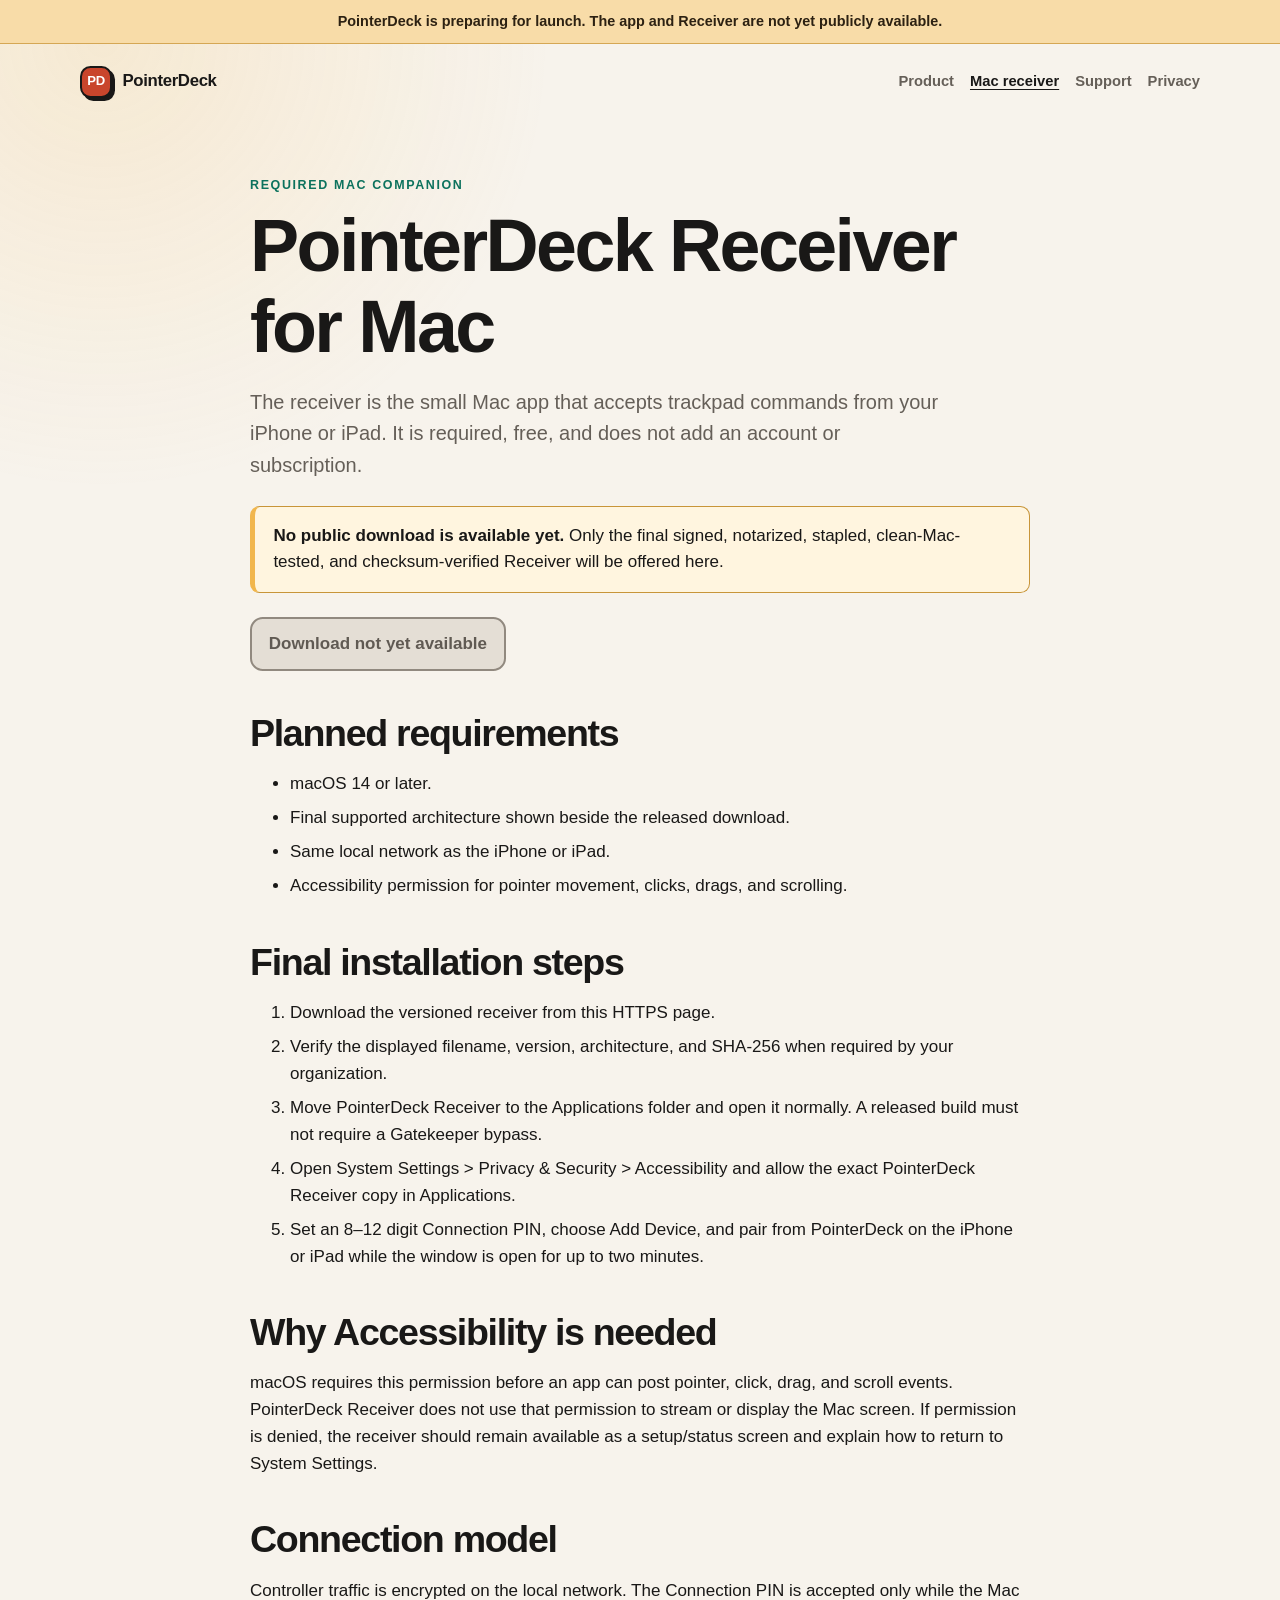
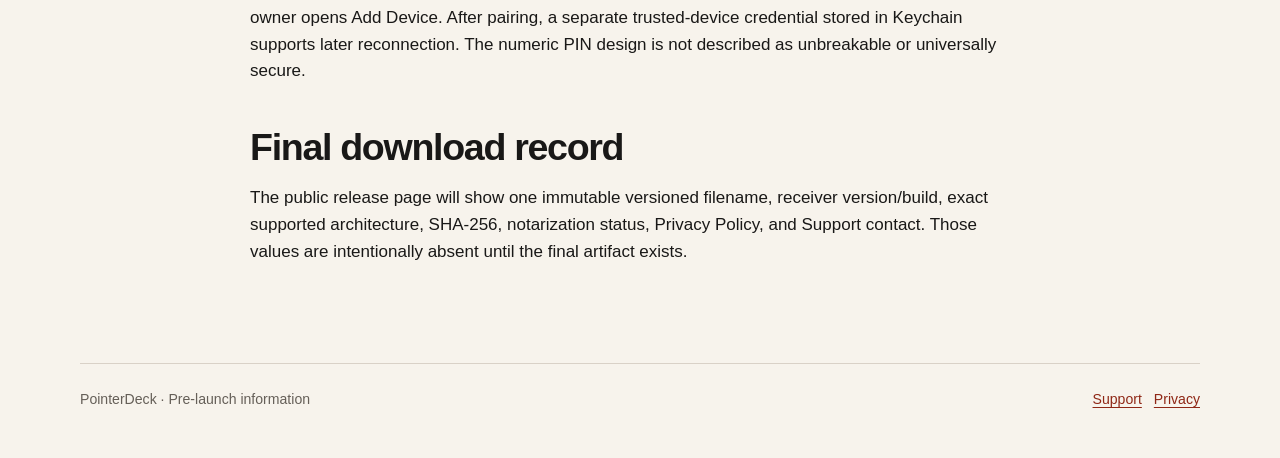
==== mac.html @ 28f860bc "Publish PointerDeck pre-launch pages" ====
<!doctype html>
<html lang="en">
<head>
  <meta charset="utf-8">
  <meta name="viewport" content="width=device-width, initial-scale=1">
  <meta name="robots" content="noindex,nofollow">
  <meta name="description" content="Installation and permission guidance for PointerDeck Receiver on Mac.">
  <title>Mac Receiver — PointerDeck</title>
  <link rel="stylesheet" href="styles.css">
</head>
<body>
  <p class="draft-banner" role="status">PointerDeck is preparing for launch. The app and Receiver are not yet publicly available.</p>
  <a class="skip-link" href="#main-content">Skip to main content</a>
  <header class="site-header">
    <a class="brand" href="index.html"><span class="brand-mark" aria-hidden="true">PD</span>PointerDeck</a>
    <nav class="site-nav" aria-label="Primary">
      <a href="index.html">Product</a>
      <a href="mac.html" aria-current="page">Mac receiver</a>
      <a href="support.html">Support</a>
      <a href="privacy.html">Privacy</a>
    </nav>
  </header>

  <main class="page-shell prose" id="main-content">
    <p class="eyebrow">Required Mac companion</p>
    <h1 class="page-title">PointerDeck Receiver for Mac</h1>
    <p class="lede">The receiver is the small Mac app that accepts trackpad commands from your iPhone or iPad. It is required, free, and does not add an account or subscription.</p>

    <div class="notice"><strong>No public download is available yet.</strong> Only the final signed, notarized, stapled, clean-Mac-tested, and checksum-verified Receiver will be offered here.</div>
    <p><button class="button" type="button" disabled>Download not yet available</button></p>

    <h2>Planned requirements</h2>
    <ul>
      <li>macOS 14 or later.</li>
      <li>Final supported architecture shown beside the released download.</li>
      <li>Same local network as the iPhone or iPad.</li>
      <li>Accessibility permission for pointer movement, clicks, drags, and scrolling.</li>
    </ul>

    <h2>Final installation steps</h2>
    <ol>
      <li>Download the versioned receiver from this HTTPS page.</li>
      <li>Verify the displayed filename, version, architecture, and SHA-256 when required by your organization.</li>
      <li>Move PointerDeck Receiver to the Applications folder and open it normally. A released build must not require a Gatekeeper bypass.</li>
      <li>Open System Settings &gt; Privacy &amp; Security &gt; Accessibility and allow the exact PointerDeck Receiver copy in Applications.</li>
      <li>Set an 8–12 digit Connection PIN, choose Add Device, and pair from PointerDeck on the iPhone or iPad while the window is open for up to two minutes.</li>
    </ol>

    <h2>Why Accessibility is needed</h2>
    <p>macOS requires this permission before an app can post pointer, click, drag, and scroll events. PointerDeck Receiver does not use that permission to stream or display the Mac screen. If permission is denied, the receiver should remain available as a setup/status screen and explain how to return to System Settings.</p>

    <h2>Connection model</h2>
    <p>Controller traffic is encrypted on the local network. The Connection PIN is accepted only while the Mac owner opens Add Device. After pairing, a separate trusted-device credential stored in Keychain supports later reconnection. The numeric PIN design is not described as unbreakable or universally secure.</p>

    <h2>Final download record</h2>
    <p>The public release page will show one immutable versioned filename, receiver version/build, exact supported architecture, SHA-256, notarization status, Privacy Policy, and Support contact. Those values are intentionally absent until the final artifact exists.</p>
  </main>

  <footer class="site-footer">
    <span>PointerDeck · Pre-launch information</span>
    <span class="footer-links"><a href="support.html">Support</a><a href="privacy.html">Privacy</a></span>
  </footer>
</body>
</html>
---- styles.css ----
:root {
  color-scheme: light;
  --canvas: #f7f3ec;
  --paper: #fffdf9;
  --ink: #191817;
  --muted: #655f58;
  --line: #d9d1c7;
  --coral: #c9452c;
  --coral-dark: #8f2716;
  --mint: #0c725d;
  --mint-soft: #d9eee7;
  --sun: #f1b64c;
  --shadow: 0 20px 60px rgba(57, 44, 34, 0.1);
  font-family: -apple-system, BlinkMacSystemFont, "SF Pro Display", "Segoe UI", sans-serif;
}

* {
  box-sizing: border-box;
}

html {
  background: var(--canvas);
}

body {
  margin: 0;
  color: var(--ink);
  background:
    radial-gradient(circle at 8% 2%, rgba(241, 182, 76, 0.16), transparent 28rem),
    var(--canvas);
  font-size: 17px;
  line-height: 1.58;
}

a {
  color: var(--coral-dark);
  text-underline-offset: 0.2em;
}

a:hover {
  color: var(--coral);
}

a:focus-visible,
button:focus-visible {
  outline: 3px solid var(--mint);
  outline-offset: 3px;
  border-radius: 0.35rem;
}

.skip-link {
  position: absolute;
  z-index: 100;
  top: 0.5rem;
  left: 0.5rem;
  padding: 0.65rem 0.9rem;
  color: white;
  background: var(--ink);
  border-radius: 0.5rem;
  transform: translateY(-180%);
}

.skip-link:focus {
  color: white;
  transform: translateY(0);
}

.draft-banner {
  margin: 0;
  padding: 0.62rem 1rem;
  color: #2c2112;
  background: #f8dca8;
  border-bottom: 1px solid #d5a754;
  font-size: 0.9rem;
  font-weight: 700;
  text-align: center;
}

.site-header,
.page-shell,
.site-footer {
  width: min(1120px, calc(100% - 2rem));
  margin-inline: auto;
}

.site-header {
  min-height: 76px;
  display: flex;
  align-items: center;
  justify-content: space-between;
  gap: 1.5rem;
}

.brand {
  display: inline-flex;
  align-items: center;
  gap: 0.65rem;
  color: var(--ink);
  font-size: 1.05rem;
  font-weight: 800;
  letter-spacing: -0.02em;
  text-decoration: none;
}

.brand-mark {
  width: 2rem;
  height: 2rem;
  display: inline-grid;
  place-items: center;
  color: white;
  background: var(--coral);
  border: 2px solid var(--ink);
  border-radius: 0.65rem;
  box-shadow: 3px 3px 0 var(--ink);
  font-size: 0.82rem;
}

.site-nav {
  display: flex;
  flex-wrap: wrap;
  justify-content: flex-end;
  gap: 0.3rem 1rem;
}

.site-nav a {
  color: var(--muted);
  font-size: 0.92rem;
  font-weight: 650;
  text-decoration: none;
}

.site-nav a[aria-current="page"],
.site-nav a:hover {
  color: var(--ink);
  text-decoration: underline;
}

.page-shell {
  padding: 3.5rem 0 5rem;
}

.hero {
  display: grid;
  grid-template-columns: minmax(0, 1.35fr) minmax(280px, 0.65fr);
  gap: clamp(2rem, 6vw, 5rem);
  align-items: center;
  padding: clamp(2rem, 6vw, 5rem);
  background: var(--paper);
  border: 1px solid var(--line);
  border-radius: 2rem;
  box-shadow: var(--shadow);
}

.eyebrow {
  margin: 0 0 0.65rem;
  color: var(--mint);
  font-size: 0.78rem;
  font-weight: 850;
  letter-spacing: 0.13em;
  text-transform: uppercase;
}

h1,
h2,
h3 {
  line-height: 1.1;
  letter-spacing: -0.035em;
}

h1 {
  max-width: 12ch;
  margin: 0;
  font-size: clamp(2.8rem, 8vw, 5.6rem);
}

.page-title {
  max-width: 18ch;
  font-size: clamp(2.45rem, 7vw, 4.6rem);
}

h2 {
  margin: 0 0 1rem;
  font-size: clamp(1.65rem, 4vw, 2.35rem);
}

h3 {
  margin: 0 0 0.55rem;
  font-size: 1.15rem;
}

.lede {
  max-width: 62ch;
  margin: 1.2rem 0 0;
  color: var(--muted);
  font-size: clamp(1.05rem, 2.5vw, 1.25rem);
}

.actions {
  display: flex;
  flex-wrap: wrap;
  gap: 0.75rem;
  margin-top: 1.65rem;
}

.button {
  display: inline-flex;
  min-height: 48px;
  align-items: center;
  justify-content: center;
  padding: 0.72rem 1.05rem;
  border: 2px solid var(--ink);
  border-radius: 0.8rem;
  color: white;
  background: var(--coral);
  box-shadow: 3px 3px 0 var(--ink);
  font: inherit;
  font-weight: 800;
  text-decoration: none;
}

.button:hover {
  color: white;
  background: var(--coral-dark);
}

.button.secondary {
  color: var(--ink);
  background: var(--paper);
}

.button:disabled {
  color: #605a53;
  background: #e4ded5;
  border-color: #91897f;
  box-shadow: none;
  cursor: not-allowed;
}

.trackpad-card {
  padding: 1rem;
  background: var(--mint-soft);
  border: 2px solid var(--ink);
  border-radius: 1.5rem;
  box-shadow: 8px 8px 0 var(--ink);
}

.click-row {
  display: grid;
  grid-template-columns: 1fr 1fr;
  gap: 0.7rem;
  margin-bottom: 0.7rem;
}

.click-key,
.track-surface,
.status-chip {
  border: 2px solid var(--ink);
}

.click-key {
  padding: 0.85rem 0.4rem;
  background: var(--paper);
  border-radius: 0.75rem;
  font-size: 0.8rem;
  font-weight: 800;
  text-align: center;
}

.track-surface {
  min-height: 230px;
  display: grid;
  place-items: center;
  padding: 1.5rem;
  background: #efe9df;
  border-radius: 1rem;
  color: var(--muted);
  text-align: center;
}

.status-row {
  display: flex;
  justify-content: space-between;
  gap: 0.6rem;
  margin-top: 0.7rem;
}

.status-chip {
  flex: 1;
  padding: 0.45rem;
  background: var(--paper);
  border-radius: 999px;
  font-size: 0.72rem;
  font-weight: 800;
  text-align: center;
}

.status-chip.online {
  color: #074d3e;
  background: #bce1d5;
}

.section {
  margin-top: 4.5rem;
}

.section-intro {
  max-width: 65ch;
  color: var(--muted);
}

.grid {
  display: grid;
  grid-template-columns: repeat(3, minmax(0, 1fr));
  gap: 1rem;
  margin-top: 1.5rem;
}

.card {
  padding: 1.35rem;
  background: var(--paper);
  border: 1px solid var(--line);
  border-radius: 1rem;
}

.card p,
.card li {
  color: var(--muted);
}

.step-number {
  width: 2.2rem;
  height: 2.2rem;
  display: grid;
  place-items: center;
  margin-bottom: 1rem;
  color: white;
  background: var(--mint);
  border-radius: 50%;
  font-weight: 850;
}

.notice {
  margin: 1.5rem 0;
  padding: 1rem 1.15rem;
  background: #fff5df;
  border: 1px solid #c89539;
  border-left: 5px solid var(--sun);
  border-radius: 0.6rem;
}

.fact-list {
  display: grid;
  grid-template-columns: repeat(2, minmax(0, 1fr));
  gap: 0.85rem;
  padding: 0;
  list-style: none;
}

.fact-list li {
  padding: 1rem;
  background: var(--paper);
  border: 1px solid var(--line);
  border-radius: 0.8rem;
}

.prose {
  max-width: 780px;
}

.prose h2 {
  margin-top: 2.6rem;
}

.prose h3 {
  margin-top: 1.8rem;
}

.prose li + li {
  margin-top: 0.45rem;
}

.prose code {
  padding: 0.1em 0.3em;
  background: #ece6de;
  border-radius: 0.3rem;
  font-size: 0.92em;
}

.site-footer {
  display: flex;
  justify-content: space-between;
  gap: 1rem;
  padding: 1.5rem 0 3rem;
  border-top: 1px solid var(--line);
  color: var(--muted);
  font-size: 0.88rem;
}

.footer-links {
  display: flex;
  flex-wrap: wrap;
  gap: 0.75rem;
}

@media (max-width: 820px) {
  .site-header,
  .site-footer {
    align-items: flex-start;
    flex-direction: column;
  }

  .site-nav {
    justify-content: flex-start;
  }

  .hero,
  .grid,
  .fact-list {
    grid-template-columns: 1fr;
  }

  .hero {
    padding: 1.5rem;
  }

  .trackpad-card {
    max-width: 430px;
  }
}

@media (prefers-reduced-motion: reduce) {
  *,
  *::before,
  *::after {
    scroll-behavior: auto !important;
    transition-duration: 0.01ms !important;
    animation-duration: 0.01ms !important;
    animation-iteration-count: 1 !important;
  }
}
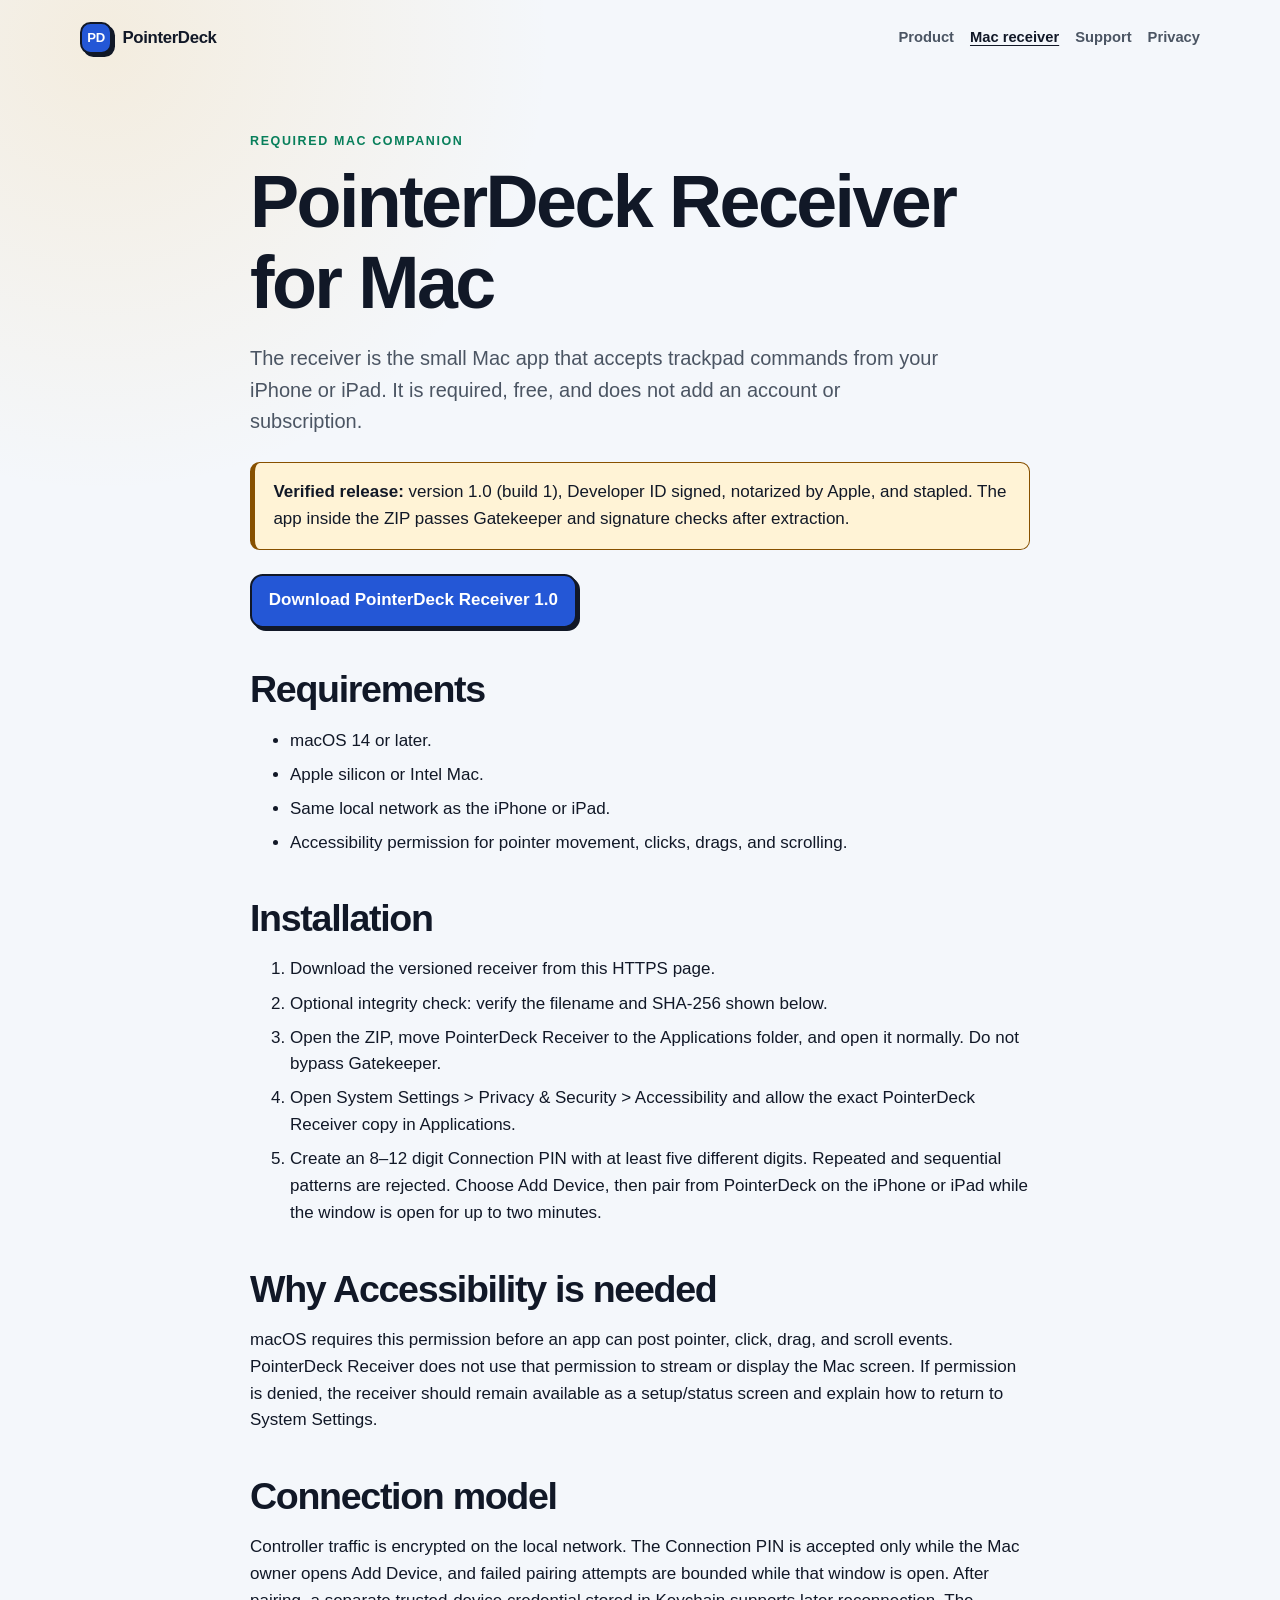
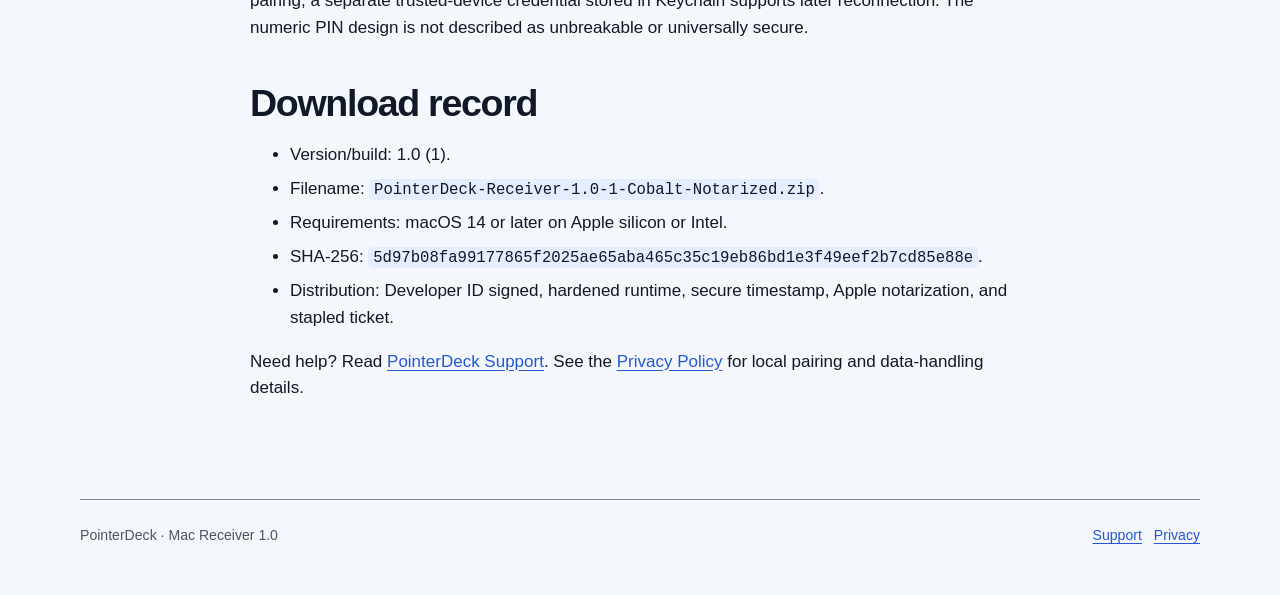
==== commit fb3a3852: "Publish PointerDeck 1.0 release support site" ====
--- a/mac.html
+++ b/mac.html
@@ -3,13 +3,12 @@
 <head>
   <meta charset="utf-8">
   <meta name="viewport" content="width=device-width, initial-scale=1">
-  <meta name="robots" content="noindex,nofollow">
-  <meta name="description" content="Installation and permission guidance for PointerDeck Receiver on Mac.">
+  <meta name="robots" content="index,follow">
+  <meta name="description" content="Download PointerDeck Receiver 1.0 for Apple silicon and Intel Macs running macOS 14 or later.">
   <title>Mac Receiver — PointerDeck</title>
   <link rel="stylesheet" href="styles.css">
 </head>
 <body>
-  <p class="draft-banner" role="status">PointerDeck is preparing for launch. The app and Receiver are not yet publicly available.</p>
   <a class="skip-link" href="#main-content">Skip to main content</a>
   <header class="site-header">
     <a class="brand" href="index.html"><span class="brand-mark" aria-hidden="true">PD</span>PointerDeck</a>
@@ -26,38 +25,45 @@
     <h1 class="page-title">PointerDeck Receiver for Mac</h1>
     <p class="lede">The receiver is the small Mac app that accepts trackpad commands from your iPhone or iPad. It is required, free, and does not add an account or subscription.</p>
 
-    <div class="notice"><strong>No public download is available yet.</strong> Only the final signed, notarized, stapled, clean-Mac-tested, and checksum-verified Receiver will be offered here.</div>
-    <p><button class="button" type="button" disabled>Download not yet available</button></p>
+    <div class="notice"><strong>Verified release:</strong> version 1.0 (build 1), Developer ID signed, notarized by Apple, and stapled. The app inside the ZIP passes Gatekeeper and signature checks after extraction.</div>
+    <p><a class="button" href="https://ilushamesh-max.github.io/pointerdeck/PointerDeck-Receiver-1.0-1-Cobalt-Notarized.zip">Download PointerDeck Receiver 1.0</a></p>
 
-    <h2>Planned requirements</h2>
+    <h2>Requirements</h2>
     <ul>
       <li>macOS 14 or later.</li>
-      <li>Final supported architecture shown beside the released download.</li>
+      <li>Apple silicon or Intel Mac.</li>
       <li>Same local network as the iPhone or iPad.</li>
       <li>Accessibility permission for pointer movement, clicks, drags, and scrolling.</li>
     </ul>
 
-    <h2>Final installation steps</h2>
+    <h2>Installation</h2>
     <ol>
       <li>Download the versioned receiver from this HTTPS page.</li>
-      <li>Verify the displayed filename, version, architecture, and SHA-256 when required by your organization.</li>
-      <li>Move PointerDeck Receiver to the Applications folder and open it normally. A released build must not require a Gatekeeper bypass.</li>
+      <li>Optional integrity check: verify the filename and SHA-256 shown below.</li>
+      <li>Open the ZIP, move PointerDeck Receiver to the Applications folder, and open it normally. Do not bypass Gatekeeper.</li>
       <li>Open System Settings &gt; Privacy &amp; Security &gt; Accessibility and allow the exact PointerDeck Receiver copy in Applications.</li>
-      <li>Set an 8–12 digit Connection PIN, choose Add Device, and pair from PointerDeck on the iPhone or iPad while the window is open for up to two minutes.</li>
+      <li>Create an 8–12 digit Connection PIN with at least five different digits. Repeated and sequential patterns are rejected. Choose Add Device, then pair from PointerDeck on the iPhone or iPad while the window is open for up to two minutes.</li>
     </ol>
 
     <h2>Why Accessibility is needed</h2>
     <p>macOS requires this permission before an app can post pointer, click, drag, and scroll events. PointerDeck Receiver does not use that permission to stream or display the Mac screen. If permission is denied, the receiver should remain available as a setup/status screen and explain how to return to System Settings.</p>
 
     <h2>Connection model</h2>
-    <p>Controller traffic is encrypted on the local network. The Connection PIN is accepted only while the Mac owner opens Add Device. After pairing, a separate trusted-device credential stored in Keychain supports later reconnection. The numeric PIN design is not described as unbreakable or universally secure.</p>
+    <p>Controller traffic is encrypted on the local network. The Connection PIN is accepted only while the Mac owner opens Add Device, and failed pairing attempts are bounded while that window is open. After pairing, a separate trusted-device credential stored in Keychain supports later reconnection. The numeric PIN design is not described as unbreakable or universally secure.</p>
 
-    <h2>Final download record</h2>
-    <p>The public release page will show one immutable versioned filename, receiver version/build, exact supported architecture, SHA-256, notarization status, Privacy Policy, and Support contact. Those values are intentionally absent until the final artifact exists.</p>
+    <h2>Download record</h2>
+    <ul>
+      <li>Version/build: 1.0 (1).</li>
+      <li>Filename: <code>PointerDeck-Receiver-1.0-1-Cobalt-Notarized.zip</code>.</li>
+      <li>Requirements: macOS 14 or later on Apple silicon or Intel.</li>
+      <li>SHA-256: <code>5d97b08fa99177865f2025ae65aba465c35c19eb86bd1e3f49eef2b7cd85e88e</code>.</li>
+      <li>Distribution: Developer ID signed, hardened runtime, secure timestamp, Apple notarization, and stapled ticket.</li>
+    </ul>
+    <p>Need help? Read <a href="support.html">PointerDeck Support</a>. See the <a href="privacy.html">Privacy Policy</a> for local pairing and data-handling details.</p>
   </main>
 
   <footer class="site-footer">
-    <span>PointerDeck · Pre-launch information</span>
+    <span>PointerDeck · Mac Receiver 1.0</span>
     <span class="footer-links"><a href="support.html">Support</a><a href="privacy.html">Privacy</a></span>
   </footer>
 </body>
--- a/styles.css
+++ b/styles.css
@@ -1,17 +1,45 @@
 :root {
-  color-scheme: light;
-  --canvas: #f7f3ec;
-  --paper: #fffdf9;
-  --ink: #191817;
-  --muted: #655f58;
-  --line: #d9d1c7;
-  --coral: #c9452c;
-  --coral-dark: #8f2716;
-  --mint: #0c725d;
-  --mint-soft: #d9eee7;
-  --sun: #f1b64c;
-  --shadow: 0 20px 60px rgba(57, 44, 34, 0.1);
+  color-scheme: light dark;
+  --canvas: #f4f7fb;
+  --paper: #ffffff;
+  --ink: #111827;
+  --muted: #4b5563;
+  --line: #7c8799;
+  --accent: #2457d6;
+  --accent-hover: #173c9a;
+  --accent-soft: #e5edff;
+  --on-accent: #ffffff;
+  --connected: #087f5b;
+  --connected-soft: #dcf4ea;
+  --warning: #875000;
+  --warning-soft: #fff3d6;
+  --trackpad: #101722;
+  --trackpad-raised: #1c2736;
+  --trackpad-dot: #c8d2e0;
+  --shadow: 0 20px 60px rgba(17, 24, 39, 0.1);
   font-family: -apple-system, BlinkMacSystemFont, "SF Pro Display", "Segoe UI", sans-serif;
+}
+
+@media (prefers-color-scheme: dark) {
+  :root {
+    --canvas: #0b111b;
+    --paper: #111a27;
+    --ink: #f5f7fa;
+    --muted: #b6c0ce;
+    --line: #65758a;
+    --accent: #78a6ff;
+    --accent-hover: #a8c5ff;
+    --accent-soft: #182334;
+    --on-accent: #0b111b;
+    --connected: #5ad6a0;
+    --connected-soft: #153b2d;
+    --warning: #ffc067;
+    --warning-soft: #352817;
+    --trackpad: #05080e;
+    --trackpad-raised: #182334;
+    --trackpad-dot: #c6d4e6;
+    --shadow: 0 20px 60px rgba(0, 0, 0, 0.34);
+  }
 }
 
 * {
@@ -33,17 +61,17 @@
 }
 
 a {
-  color: var(--coral-dark);
+  color: var(--accent);
   text-underline-offset: 0.2em;
 }
 
 a:hover {
-  color: var(--coral);
+  color: var(--accent-hover);
 }
 
 a:focus-visible,
 button:focus-visible {
-  outline: 3px solid var(--mint);
+  outline: 3px solid var(--accent);
   outline-offset: 3px;
   border-radius: 0.35rem;
 }
@@ -107,8 +135,8 @@
   height: 2rem;
   display: inline-grid;
   place-items: center;
-  color: white;
-  background: var(--coral);
+  color: var(--on-accent);
+  background: var(--accent);
   border: 2px solid var(--ink);
   border-radius: 0.65rem;
   box-shadow: 3px 3px 0 var(--ink);
@@ -153,7 +181,7 @@
 
 .eyebrow {
   margin: 0 0 0.65rem;
-  color: var(--mint);
+  color: var(--connected);
   font-size: 0.78rem;
   font-weight: 850;
   letter-spacing: 0.13em;
@@ -210,8 +238,8 @@
   padding: 0.72rem 1.05rem;
   border: 2px solid var(--ink);
   border-radius: 0.8rem;
-  color: white;
-  background: var(--coral);
+  color: var(--on-accent);
+  background: var(--accent);
   box-shadow: 3px 3px 0 var(--ink);
   font: inherit;
   font-weight: 800;
@@ -219,8 +247,8 @@
 }
 
 .button:hover {
-  color: white;
-  background: var(--coral-dark);
+  color: var(--on-accent);
+  background: var(--accent-hover);
 }
 
 .button.secondary {
@@ -238,7 +266,7 @@
 
 .trackpad-card {
   padding: 1rem;
-  background: var(--mint-soft);
+  background: var(--accent-soft);
   border: 2px solid var(--ink);
   border-radius: 1.5rem;
   box-shadow: 8px 8px 0 var(--ink);
@@ -271,9 +299,9 @@
   display: grid;
   place-items: center;
   padding: 1.5rem;
-  background: #efe9df;
+  color: var(--trackpad-dot);
+  background: var(--trackpad);
   border-radius: 1rem;
-  color: var(--muted);
   text-align: center;
 }
 
@@ -295,8 +323,8 @@
 }
 
 .status-chip.online {
-  color: #074d3e;
-  background: #bce1d5;
+  color: var(--connected);
+  background: var(--connected-soft);
 }
 
 .section {
@@ -333,8 +361,8 @@
   display: grid;
   place-items: center;
   margin-bottom: 1rem;
-  color: white;
-  background: var(--mint);
+  color: var(--canvas);
+  background: var(--connected);
   border-radius: 50%;
   font-weight: 850;
 }
@@ -342,9 +370,9 @@
 .notice {
   margin: 1.5rem 0;
   padding: 1rem 1.15rem;
-  background: #fff5df;
-  border: 1px solid #c89539;
-  border-left: 5px solid var(--sun);
+  background: var(--warning-soft);
+  border: 1px solid var(--warning);
+  border-left: 5px solid var(--warning);
   border-radius: 0.6rem;
 }
 
@@ -381,7 +409,7 @@
 
 .prose code {
   padding: 0.1em 0.3em;
-  background: #ece6de;
+  background: var(--accent-soft);
   border-radius: 0.3rem;
   font-size: 0.92em;
 }
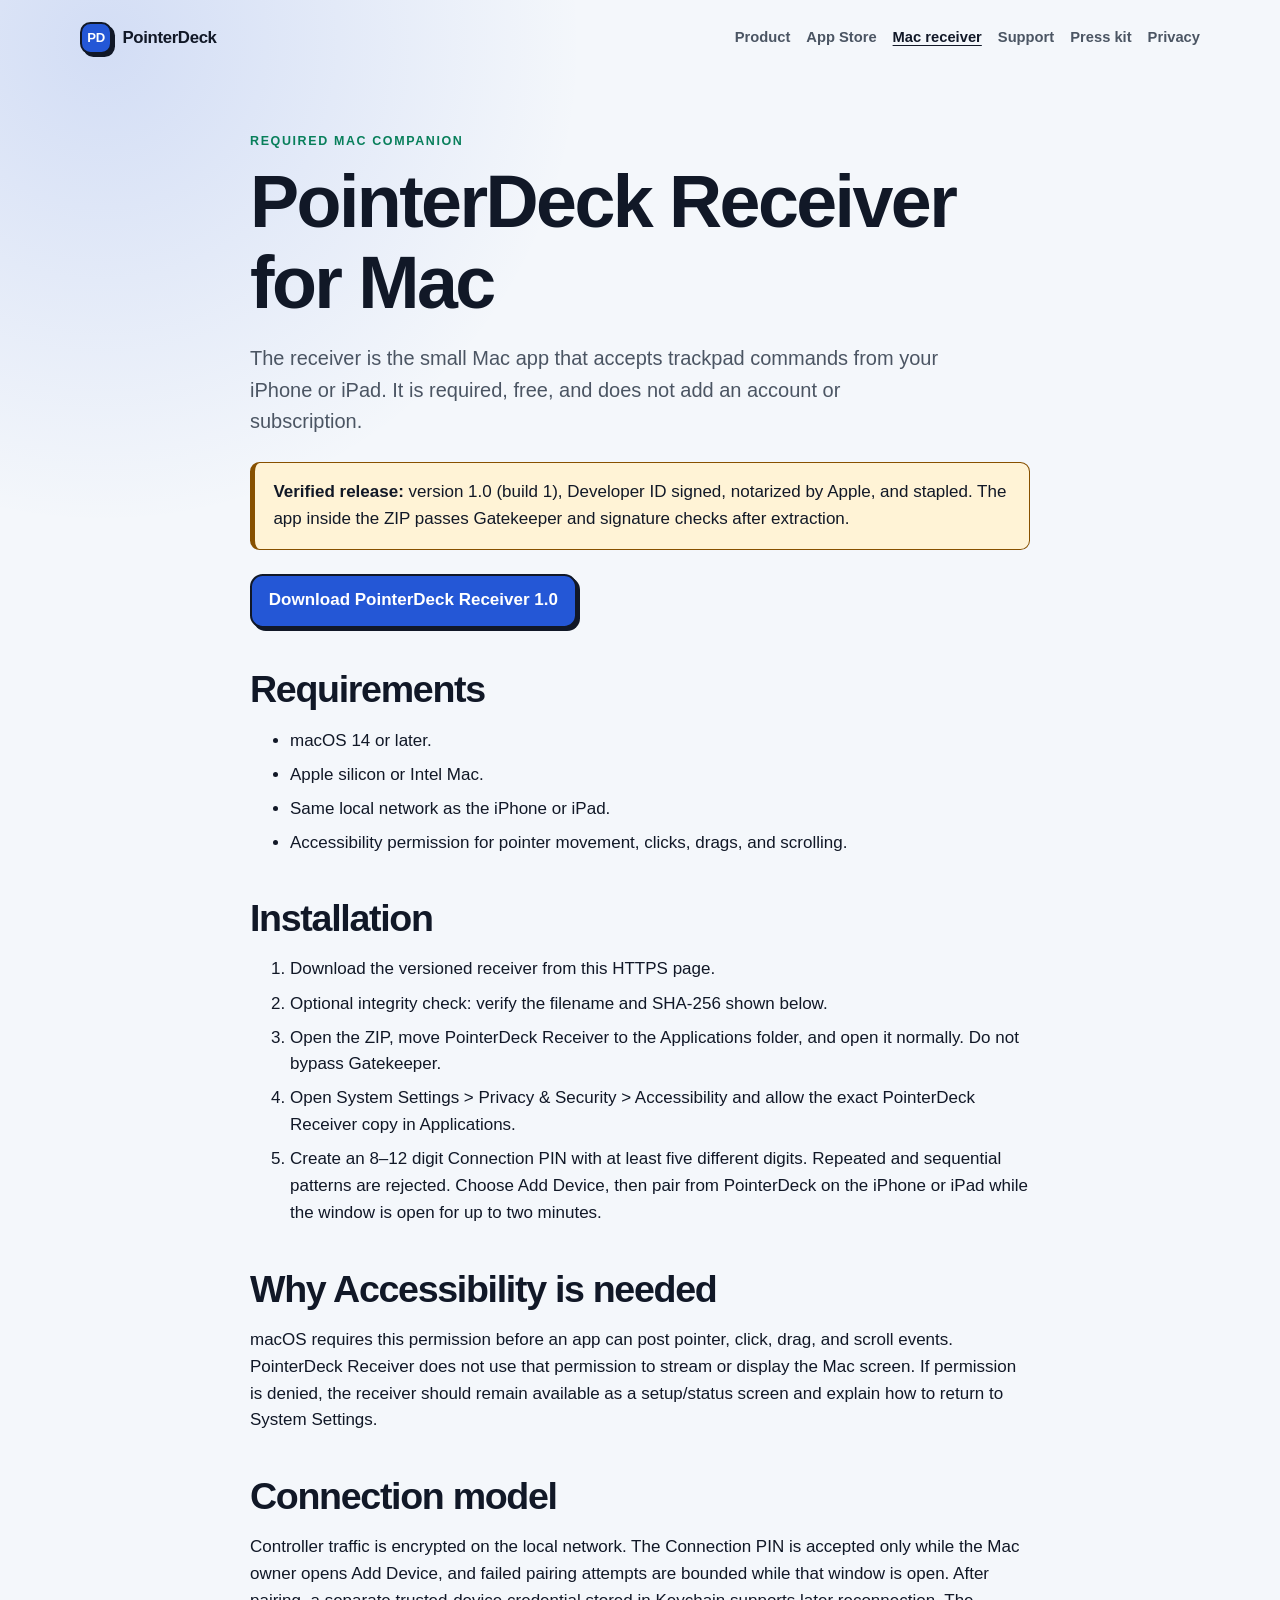
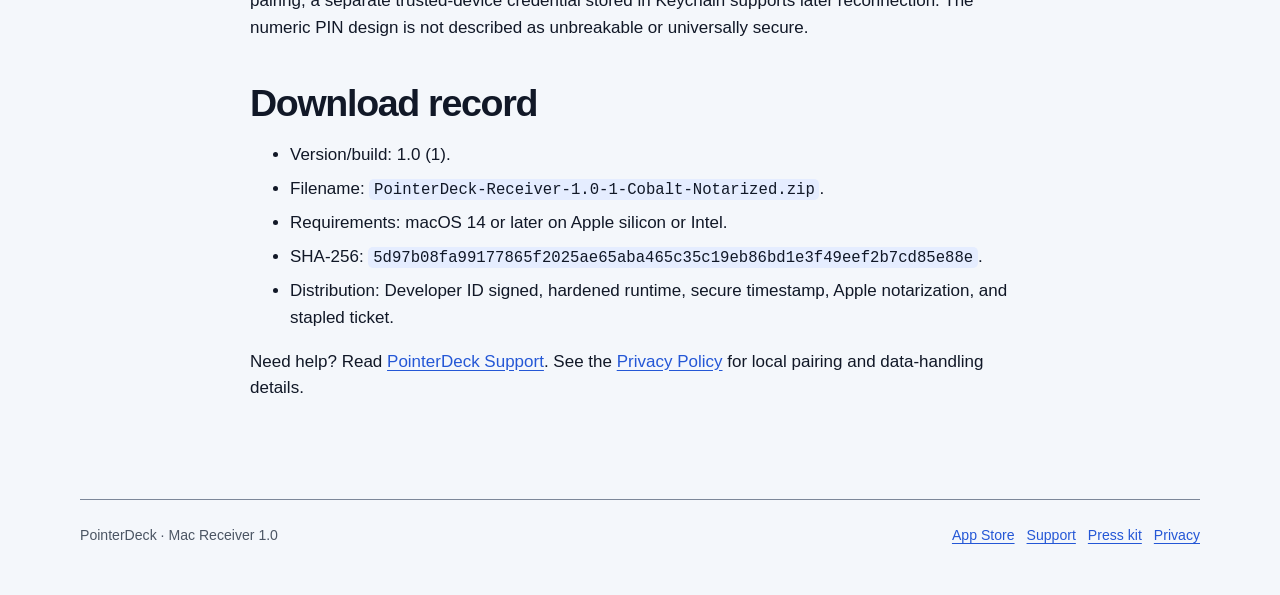
==== commit e685fd58: "Publish PointerDeck launch funnel and press kit" ====
--- a/mac.html
+++ b/mac.html
@@ -4,8 +4,20 @@
   <meta charset="utf-8">
   <meta name="viewport" content="width=device-width, initial-scale=1">
   <meta name="robots" content="index,follow">
+  <meta name="theme-color" content="#0a2a66">
   <meta name="description" content="Download PointerDeck Receiver 1.0 for Apple silicon and Intel Macs running macOS 14 or later.">
+  <meta name="apple-itunes-app" content="app-id=6806708304">
+  <meta property="og:type" content="website">
+  <meta property="og:site_name" content="PointerDeck">
+  <meta property="og:title" content="PointerDeck Receiver for Mac">
+  <meta property="og:description" content="Download the free, notarized Mac receiver required by PointerDeck on iPhone and iPad.">
+  <meta property="og:url" content="https://ilushamesh-max.github.io/pointerdeck/mac.html">
+  <meta property="og:image" content="https://ilushamesh-max.github.io/pointerdeck/assets/pointerdeck-social-card.png">
+  <meta name="twitter:card" content="summary_large_image">
   <title>Mac Receiver — PointerDeck</title>
+  <link rel="canonical" href="https://ilushamesh-max.github.io/pointerdeck/mac.html">
+  <link rel="icon" type="image/png" sizes="32x32" href="assets/pointerdeck-icon-32.png">
+  <link rel="apple-touch-icon" sizes="180x180" href="assets/pointerdeck-icon-180.png">
   <link rel="stylesheet" href="styles.css">
 </head>
 <body>
@@ -14,8 +26,10 @@
     <a class="brand" href="index.html"><span class="brand-mark" aria-hidden="true">PD</span>PointerDeck</a>
     <nav class="site-nav" aria-label="Primary">
       <a href="index.html">Product</a>
+      <a href="https://apps.apple.com/us/app/pointerdeck-trackpad-for-mac/id6806708304">App Store</a>
       <a href="mac.html" aria-current="page">Mac receiver</a>
       <a href="support.html">Support</a>
+      <a href="press.html">Press kit</a>
       <a href="privacy.html">Privacy</a>
     </nav>
   </header>
@@ -64,7 +78,7 @@
 
   <footer class="site-footer">
     <span>PointerDeck · Mac Receiver 1.0</span>
-    <span class="footer-links"><a href="support.html">Support</a><a href="privacy.html">Privacy</a></span>
+    <span class="footer-links"><a href="https://apps.apple.com/us/app/pointerdeck-trackpad-for-mac/id6806708304">App Store</a><a href="support.html">Support</a><a href="press.html">Press kit</a><a href="privacy.html">Privacy</a></span>
   </footer>
 </body>
 </html>
--- a/styles.css
+++ b/styles.css
@@ -54,7 +54,7 @@
   margin: 0;
   color: var(--ink);
   background:
-    radial-gradient(circle at 8% 2%, rgba(241, 182, 76, 0.16), transparent 28rem),
+    radial-gradient(circle at 8% 2%, rgba(36, 87, 214, 0.16), transparent 30rem),
     var(--canvas);
   font-size: 17px;
   line-height: 1.58;
@@ -228,6 +228,13 @@
   flex-wrap: wrap;
   gap: 0.75rem;
   margin-top: 1.65rem;
+}
+
+.action-note {
+  max-width: 46ch;
+  margin: 0.9rem 0 0;
+  color: var(--muted);
+  font-size: 0.9rem;
 }
 
 .button {
@@ -376,6 +383,135 @@
   border-radius: 0.6rem;
 }
 
+.screenshot-grid {
+  display: grid;
+  grid-template-columns: 0.78fr 1.24fr 0.78fr;
+  gap: clamp(1rem, 3vw, 2rem);
+  align-items: start;
+  margin-top: 1.75rem;
+}
+
+.screenshot-card {
+  margin: 0;
+  padding: 0.7rem;
+  background: var(--paper);
+  border: 1px solid var(--line);
+  border-radius: 1.35rem;
+  box-shadow: var(--shadow);
+}
+
+.screenshot-card img {
+  width: 100%;
+  height: auto;
+  display: block;
+  border-radius: 0.85rem;
+}
+
+.screenshot-card figcaption {
+  padding: 0.7rem 0.25rem 0.15rem;
+  color: var(--muted);
+  font-size: 0.82rem;
+  font-weight: 750;
+  text-align: center;
+}
+
+.final-cta {
+  display: flex;
+  align-items: center;
+  justify-content: space-between;
+  gap: 1.5rem;
+  padding: clamp(1.4rem, 4vw, 2.4rem);
+  color: white;
+  background: linear-gradient(135deg, #0a2a66, #2457d6);
+  border-radius: 1.5rem;
+  box-shadow: var(--shadow);
+}
+
+.final-cta h2,
+.final-cta p {
+  margin-bottom: 0;
+}
+
+.final-cta .eyebrow {
+  color: #79d7ff;
+}
+
+.final-cta .button {
+  border-color: white;
+  box-shadow: 3px 3px 0 white;
+}
+
+.final-cta .button.secondary {
+  color: white;
+  background: transparent;
+}
+
+.fact-table {
+  margin: 1.5rem 0;
+  border: 1px solid var(--line);
+  border-radius: 1rem;
+  overflow: hidden;
+}
+
+.fact-table div {
+  display: grid;
+  grid-template-columns: minmax(130px, 0.36fr) minmax(0, 1fr);
+  gap: 1rem;
+  padding: 0.9rem 1rem;
+  background: var(--paper);
+}
+
+.fact-table div + div {
+  border-top: 1px solid var(--line);
+}
+
+.fact-table dt {
+  font-weight: 800;
+}
+
+.fact-table dd {
+  margin: 0;
+  color: var(--muted);
+}
+
+.asset-grid {
+  display: grid;
+  grid-template-columns: minmax(180px, 0.4fr) minmax(0, 1fr);
+  gap: 1rem;
+  margin-top: 1.5rem;
+}
+
+.asset-card {
+  padding: 1rem;
+  background: var(--paper);
+  border: 1px solid var(--line);
+  border-radius: 1rem;
+}
+
+.asset-card h3 {
+  margin-top: 1rem;
+}
+
+.asset-card p {
+  margin: 0 0 0.5rem;
+  color: var(--muted);
+}
+
+.asset-preview {
+  width: 100%;
+  height: auto;
+  display: block;
+  border-radius: 0.7rem;
+}
+
+.icon-preview {
+  max-width: 280px;
+}
+
+.press-shots {
+  grid-template-columns: repeat(4, minmax(0, 1fr));
+}
+
 .fact-list {
   display: grid;
   grid-template-columns: repeat(2, minmax(0, 1fr));
@@ -443,7 +579,10 @@
 
   .hero,
   .grid,
-  .fact-list {
+  .fact-list,
+  .screenshot-grid,
+  .asset-grid,
+  .press-shots {
     grid-template-columns: 1fr;
   }
 
@@ -453,6 +592,20 @@
 
   .trackpad-card {
     max-width: 430px;
+  }
+
+  .screenshot-card {
+    max-width: 520px;
+  }
+
+  .final-cta {
+    align-items: flex-start;
+    flex-direction: column;
+  }
+
+  .fact-table div {
+    grid-template-columns: 1fr;
+    gap: 0.2rem;
   }
 }
 
